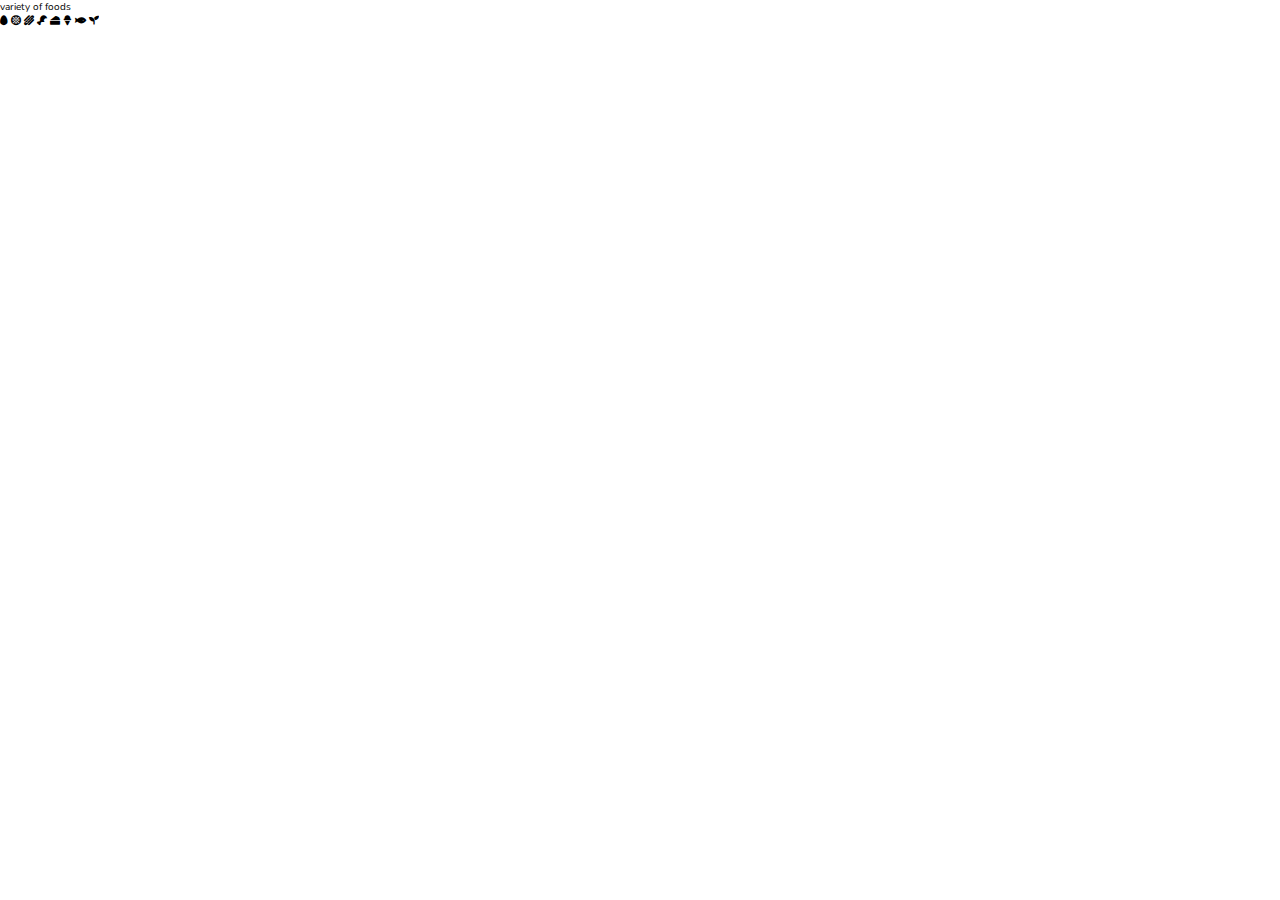
==== index.html @ 9359dbab "initialSetup" ====
<!DOCTYPE html>
<html lang="en">

<head>
    <meta charset="UTF-8">
    <meta name="viewport" content="width=device-width, initial-scale=1.0">
    <title>Foods</title>
    <link rel="stylesheet" href="style.css">
    <link rel="stylesheet" href="https://cdnjs.cloudflare.com/ajax/libs/font-awesome/5.15.1/css/all.min.css">
</head>

<body>

    <div class="container">
        <!-- section-1 starts-->
        <div class="section-1">
            <div class="section-heading">
                variety of foods
            </div>
            <div class="section-1-icons">
                <i class="fas fa-egg"></i>
                <i class="fas fa-stroopwafel"></i>
                <i class="fas fa-hotdog"></i>
                <i class="fas fa-drumstick-bite"></i>
                <i class="fas fa-cheese"></i>
                <i class="fas fa-ice-cream"></i>
                <i class="fas fa-fish"></i>
                <i class="fas fa-seedling"></i>
            </div>
        </div>
        <!-- section-1 ends -->
    </div>

    <script src="script.js"></script>
</body>

</html>
---- style.css ----
@import url('https://fonts.googleapis.com/css2?family=Nunito:wght@200;300;400;500;600;700;800;900;1000&family=Pacifico&family=Roboto:wght@300;400;500;700&family=Rubik:ital,wght@0,300;0,400;0,500;0,600;1,300;1,400;1,500&display=swap');

/**    
    common styles starts
    common styles ends

**/

*{
    margin: 0;
    padding: 0;
    box-sizing: border-box;
    text-decoration: none;
    outline: none;
    font-family: 'Nunito', sans-serif;
    font-weight: 400 ;
}

html {
    font-size: 62.5%;
}
/* common styles ends */


/* section 1 styles starts */




/* section 1 styles ends */
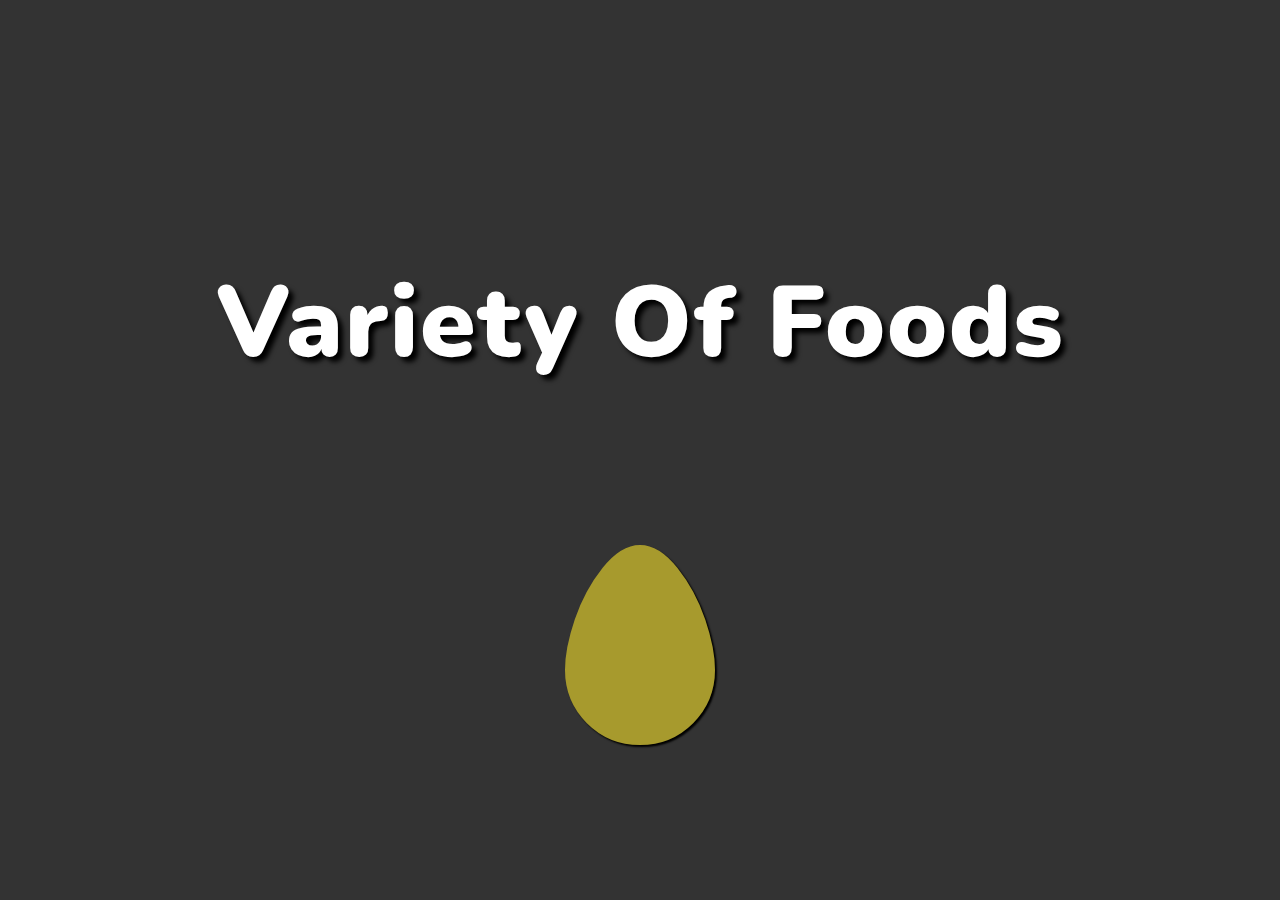
==== commit 5409fe7b: "first section animation complete" ====
--- a/index.html
+++ b/index.html
@@ -18,7 +18,7 @@
                 variety of foods
             </div>
             <div class="section-1-icons">
-                <i class="fas fa-egg"></i>
+                <i class="fas fa-egg change"></i>
                 <i class="fas fa-stroopwafel"></i>
                 <i class="fas fa-hotdog"></i>
                 <i class="fas fa-drumstick-bite"></i>
--- a/style.css
+++ b/style.css
@@ -23,8 +23,35 @@
 
 
 /* section 1 styles starts */
+.section-1{
+    width: 100%;
+    height: 100vh;
+    background: #333;
+    display: flex;
+    flex-direction: column;
+    justify-content: space-evenly ;
+    align-items: center;
+}
+.section-heading{
+    font-size: 10rem;
+    color: #fff;
+    text-transform: capitalize;
+    font-weight: 900;
+    text-shadow: .5rem .5rem .5rem #000;
+    letter-spacing: 0.2rem;
+    text-align: center;
+}
+.section-1-icons i{
+    font-size: 20rem;
+    color: #a79a2d;
+    text-shadow: .2rem .2rem .2rem #000;
+    position: absolute;
+    transform: translate(-50%,-50%) scale(0);
+}
 
-
+.section-1-icons i.change{
+    transform: translate(-50%,-50%) scale(1);
+}
 
 
 /* section 1 styles ends */
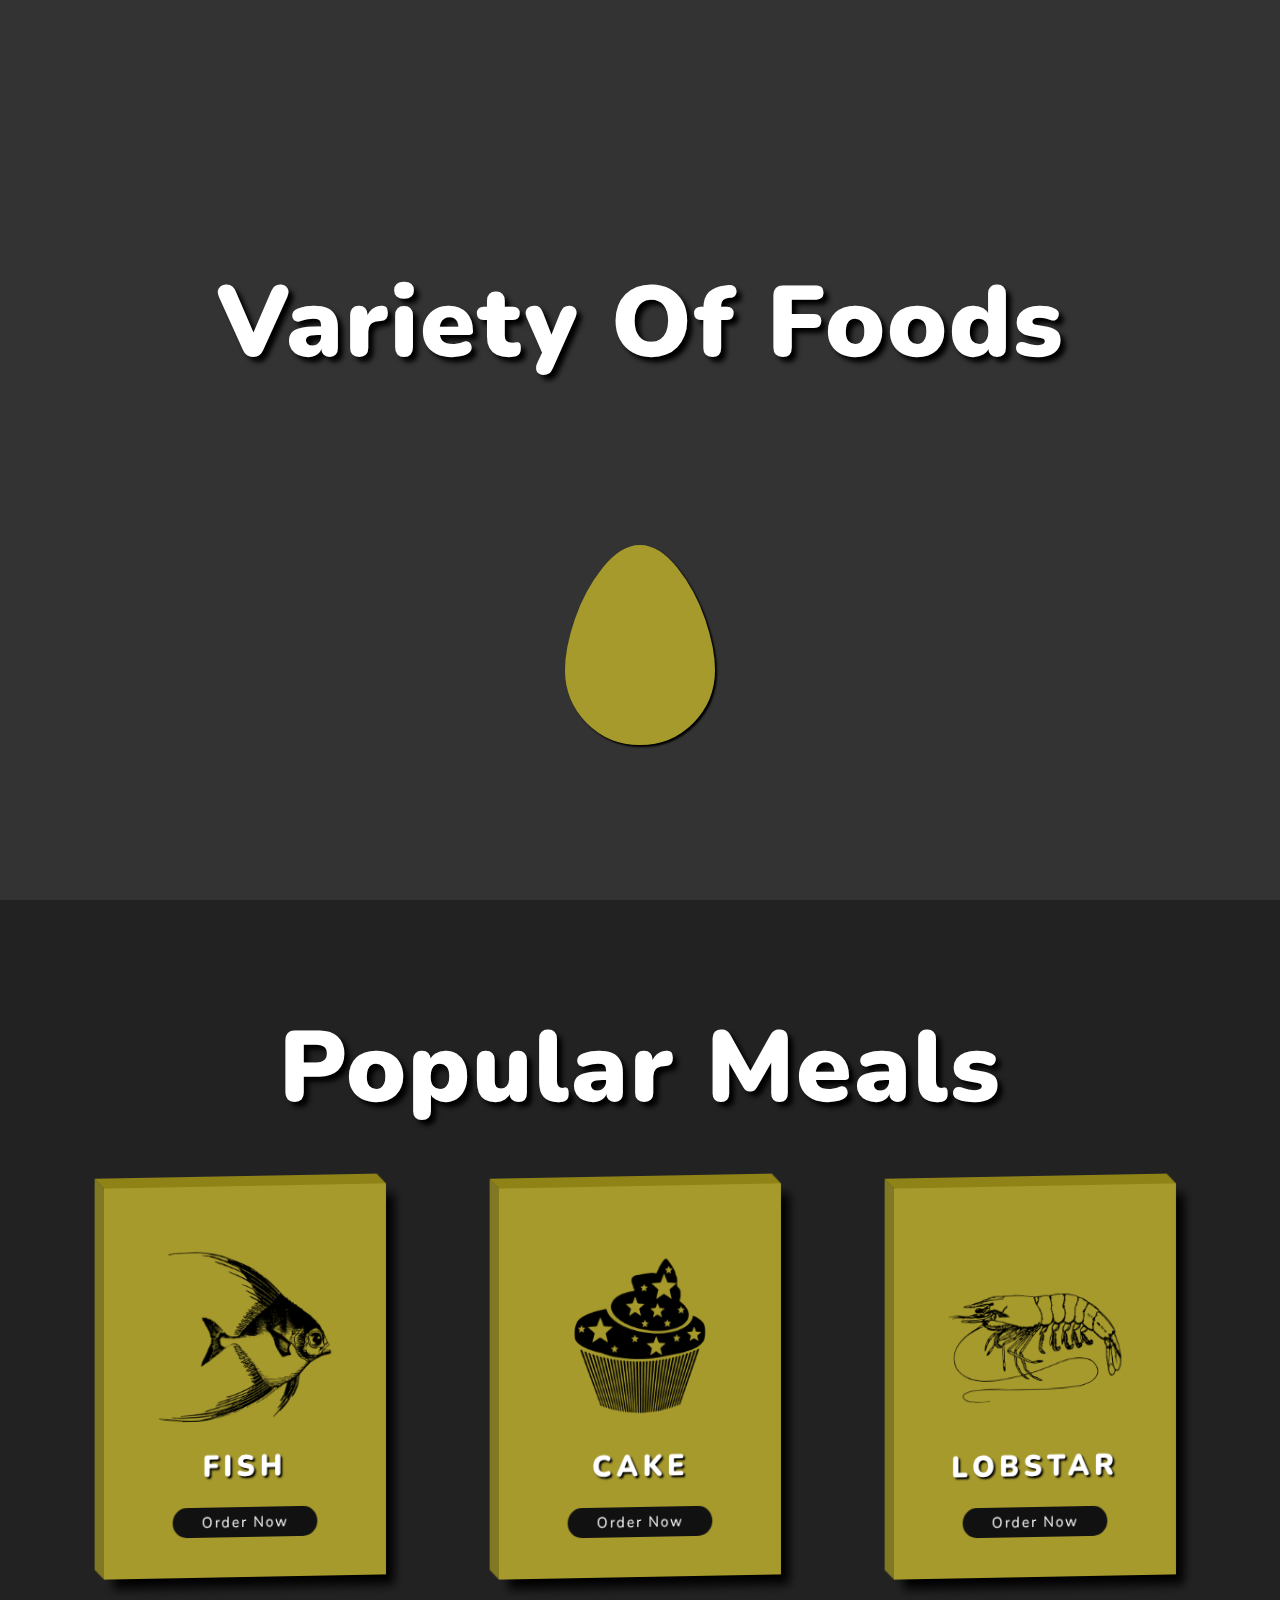
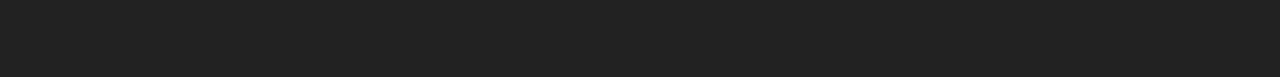
==== commit c33cff4d: "second section" ====
--- a/index.html
+++ b/index.html
@@ -29,6 +29,33 @@
             </div>
         </div>
         <!-- section-1 ends -->
+
+        <!--  section-1 starts -->
+        <section class="section-2">
+            <h1 class="section-heading">
+                Popular Meals
+            </h1>
+            <div class="card-container">
+                <div class="card">
+                    <img src="images/card-img-1.png" class="card-img" alt="">
+                    <h3 class="card-name">Fish</h3>
+                    <button class="card-btn">Order Now</button>
+                </div>
+                
+                <div class="card">
+                    <img src="images/card-img-2.png" class="card-img" alt="">
+                    <h3 class="card-name">Cake</h3>
+                    <button class="card-btn">Order Now</button>
+                </div>
+                <div class="card">
+                    <img src="images/card-img-3.png" class="card-img" alt="">
+                    <h3 class="card-name">Lobstar</h3>
+                    <button class="card-btn">Order Now</button>
+                </div>
+
+            </div>
+        </section>
+        <!--  section-1 ends -->
     </div>
 
     <script src="script.js"></script>
--- a/style.css
+++ b/style.css
@@ -19,6 +19,15 @@
 html {
     font-size: 62.5%;
 }
+.section-heading{
+    font-size: 10rem;
+    color: #fff;
+    text-transform: capitalize;
+    font-weight: 900;
+    text-shadow: .5rem .5rem .5rem #000;
+    letter-spacing: 0.2rem;
+    text-align: center;
+}
 /* common styles ends */
 
 
@@ -32,29 +41,110 @@
     justify-content: space-evenly ;
     align-items: center;
 }
-.section-heading{
-    font-size: 10rem;
-    color: #fff;
-    text-transform: capitalize;
-    font-weight: 900;
-    text-shadow: .5rem .5rem .5rem #000;
-    letter-spacing: 0.2rem;
-    text-align: center;
-}
+
 .section-1-icons i{
     font-size: 20rem;
     color: #a79a2d;
     text-shadow: .2rem .2rem .2rem #000;
     position: absolute;
     transform: translate(-50%,-50%) scale(0);
+    transition: all 0.3s;
 }
 
 .section-1-icons i.change{
     transform: translate(-50%,-50%) scale(1);
+    transition: all 0.3s 0.3s;
+
 }
+/* section 1 styles ends */
 
 
-/* section 1 styles ends */
+/* section 2 starts */
+.section-2{
+    width: 100%;
+    /* height: 100vh; */
+    background: #222;
+    display: flex;
+    flex-direction: column;
+    justify-content: space-between;
+    padding: 10rem 0;
+
+}
+.card-container{
+    display: flex;
+    justify-content: space-evenly;
+
+}
+.card{
+    margin-top: 5rem;
+    width: 30rem;
+    background-color: #a79a2d;
+    display: flex;
+    flex-direction: column;
+    padding: 4rem;
+    justify-content: space-between;
+    align-items: center;
+    box-shadow: 1rem 1rem 1rem #000;
+    position: relative;
+    transform: rotateY(20deg)  skewY(-1deg);
+    transition: all 0.4s;
+}
+.card:hover{
+    transform: translateY(-2rem) rotateY(20deg) skewY(-2deg);
+    box-shadow: 2rem 2rem 2rem #000;
+}
+.card::before{
+    content: '';
+    width: 10px;
+    height: 100%;
+    background: #817824;
+    position: absolute;
+    top: 0;
+    left: -1rem;
+    transform: skewY(45deg);
+    transform-origin: right;
+
+}
+.card::after{
+    content: '';
+    width: 100%;
+    height: 1rem;
+    background: #8f8317;
+    position: absolute;
+    top: -1rem;
+    left: 0;
+    transform: skewX(45deg);
+    transform-origin: bottom;
+
+}
+.card-img{
+    width: 100%;
+}
+.card-name{
+    font-size: 3rem;
+    font-weight: 900;
+    text-transform: uppercase;
+    letter-spacing: 0.5rem;
+    color: #fff;
+    text-shadow: 0.2rem 0.2rem 0.2rem #000;
+}
+.card-btn{
+    width: 70%;
+    background-color: #111;
+    color: #fff;
+    /* padding: ; */
+    border-radius: 5rem;
+    font-size: 1.5rem;
+    margin-top: 2rem;
+    padding: 0.5rem;
+    letter-spacing: .2rem;
+    text-transform: capitalize;
+    border: none;
+    cursor: pointer;
+    box-shadow: -.2rem -.2rem -.2rem #000;
+
+}
+/* section 2 ends */
 
 
 
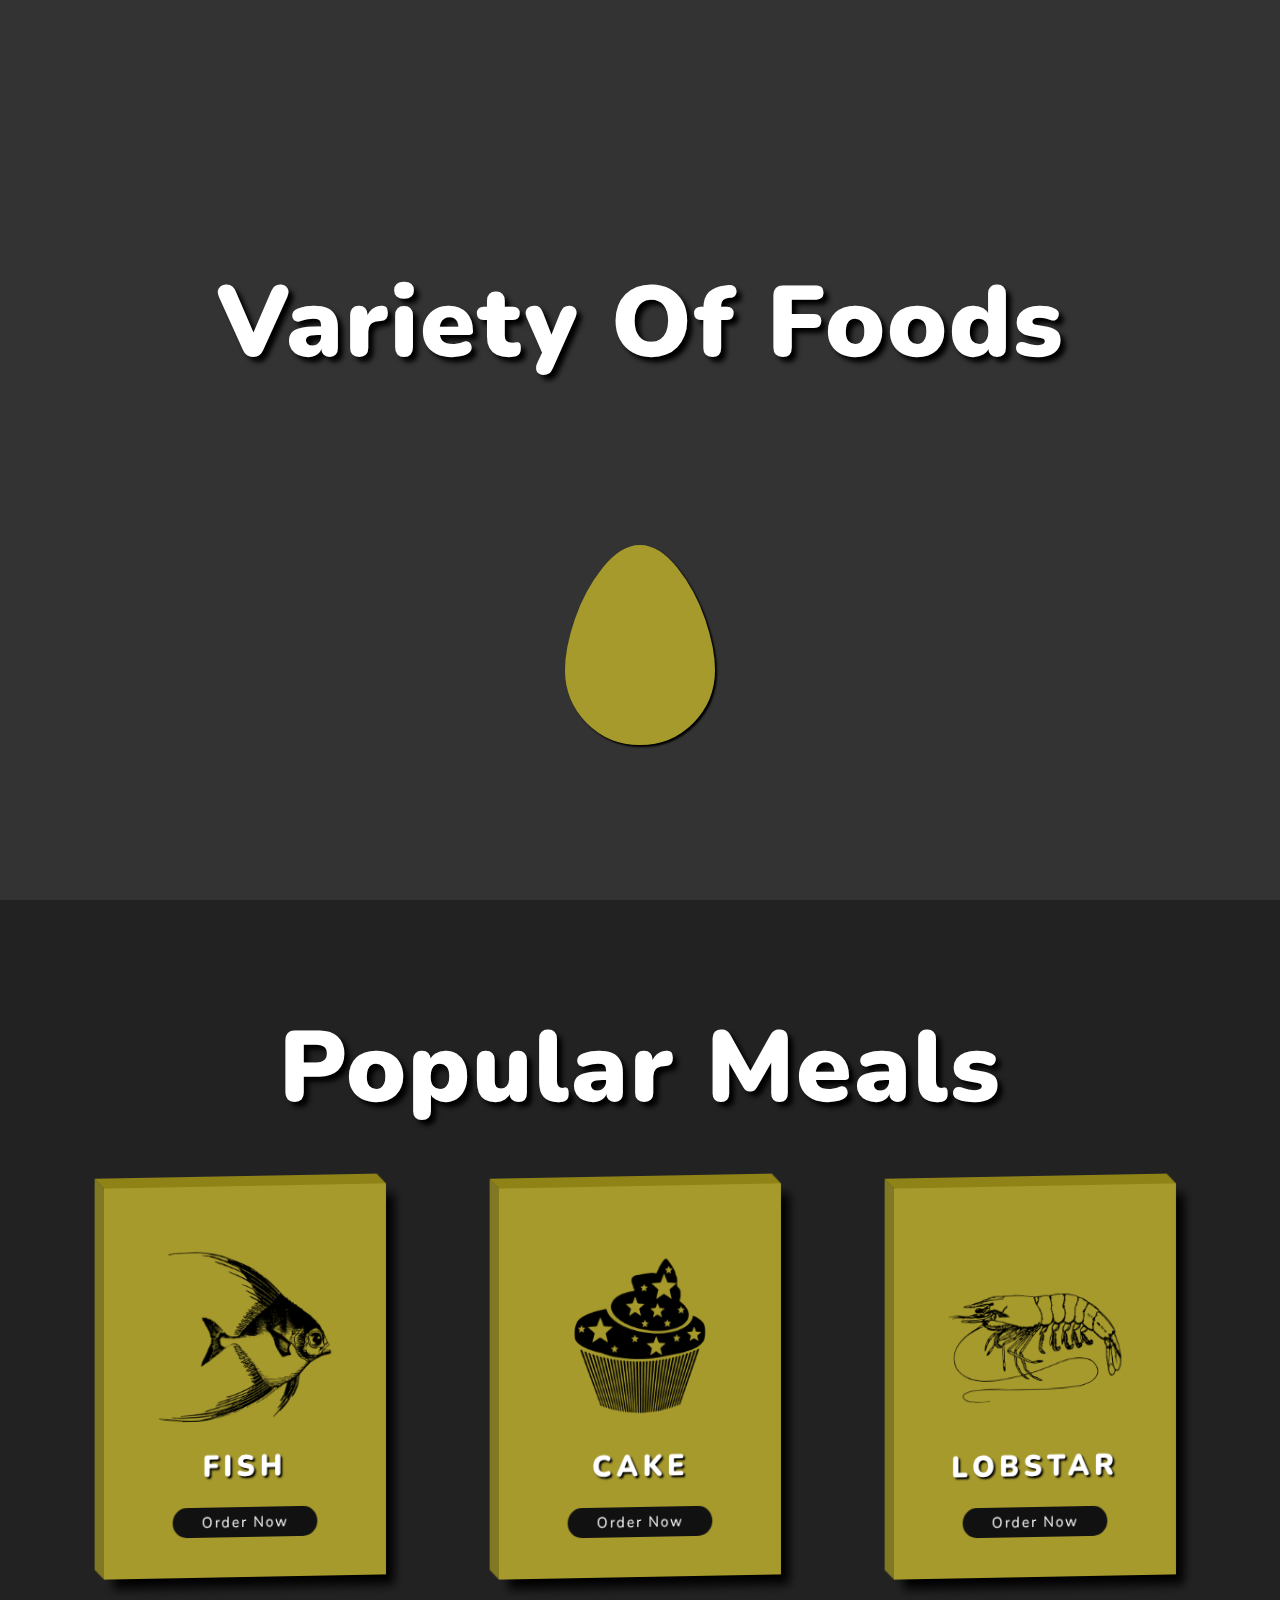
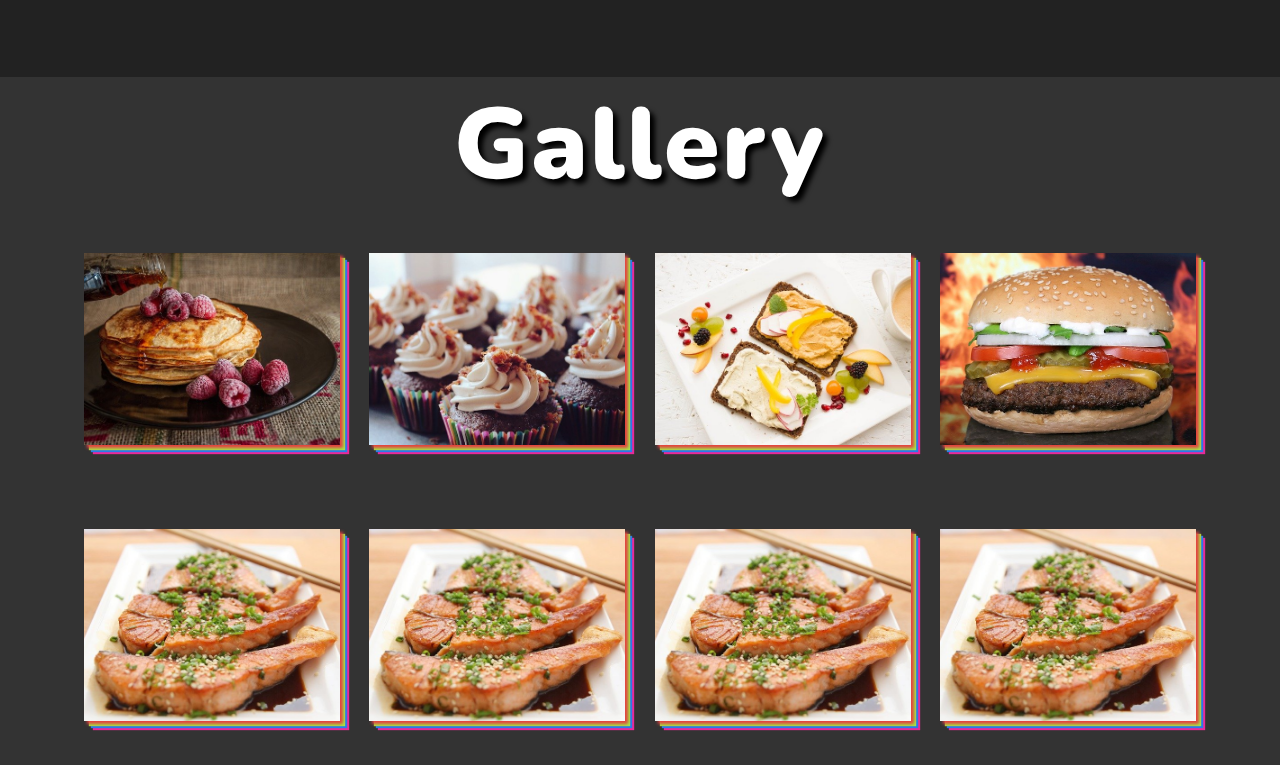
==== commit 83a162c2: "gallery-section" ====
--- a/index.html
+++ b/index.html
@@ -41,7 +41,7 @@
                     <h3 class="card-name">Fish</h3>
                     <button class="card-btn">Order Now</button>
                 </div>
-                
+
                 <div class="card">
                     <img src="images/card-img-2.png" class="card-img" alt="">
                     <h3 class="card-name">Cake</h3>
@@ -56,6 +56,57 @@
             </div>
         </section>
         <!--  section-1 ends -->
+        <!-- section-3 starts -->
+        <section class="section-3">
+            <h1 class="section-heading">Gallery</h1>
+            <div class="gallery">
+                <a href="#" class="gallery-link" title="Order Now">
+                    <img src="images/gallery-img-1.jpg" alt="" class="food-img">
+                    <h3 class="food-name">Pancakes</h3>
+                    <p class="food-discription">Lorem ipsum dolor sit amet consectetur adipisicing elit. Repellendus doloribus rerum cumque, voluptatum porro sequi.</p>
+                </a>
+                
+                <a href="#" class="gallery-link" title="Order Now">
+                    <img src="images/gallery-img-2.jpg" alt="" class="food-img">
+                    <h3 class="food-name">Cupcakes</h3>
+                    <p class="food-discription">Lorem ipsum dolor sit amet consectetur adipisicing elit. Repellendus doloribus rerum cumque, voluptatum porro sequi.</p>
+                </a>
+                <a href="#" class="gallery-link" title="Order Now">
+                    <img src="images/gallery-img-3.jpg" alt="" class="food-img">
+                    <h3 class="food-name">Hummas</h3>
+                    <p class="food-discription">Lorem ipsum dolor sit amet consectetur adipisicing elit. Repellendus doloribus rerum cumque, voluptatum porro sequi.</p>
+                </a>
+                <a href="#" class="gallery-link" title="Order Now">
+                    <img src="images/gallery-img-4.jpg" alt="" class="food-img">
+                    <h3 class="food-name">Food Burger</h3>
+                    <p class="food-discription">Lorem ipsum dolor sit amet consectetur adipisicing elit. Repellendus doloribus rerum cumque, voluptatum porro sequi.</p>
+                </a>
+                <a href="#" class="gallery-link" title="Order Now">
+                    <img src="images/gallery-img-5.jpg" alt="" class="food-img">
+                    <h3 class="food-name">Salmon</h3>
+                    <p class="food-discription">Lorem ipsum dolor sit amet consectetur adipisicing elit. Repellendus doloribus rerum cumque, voluptatum porro sequi.</p>
+                </a>
+                <a href="#" class="gallery-link" title="Order Now">
+                    <img src="images/gallery-img-5.jpg" alt="" class="food-img">
+                    <h3 class="food-name">Salmon</h3>
+                    <p class="food-discription">Lorem ipsum dolor sit amet consectetur adipisicing elit. Repellendus doloribus rerum cumque, voluptatum porro sequi.</p>
+                </a>
+                
+                <a href="#" class="gallery-link" title="Order Now">
+                    <img src="images/gallery-img-5.jpg" alt="" class="food-img">
+                    <h3 class="food-name">Salmon</h3>
+                    <p class="food-discription">Lorem ipsum dolor sit amet consectetur adipisicing elit. Repellendus doloribus rerum cumque, voluptatum porro sequi.</p>
+                </a>
+                <a href="#" class="gallery-link" title="Order Now">
+                    <img src="images/gallery-img-5.jpg" alt="" class="food-img">
+                    <h3 class="food-name">Salmon</h3>
+                    <p class="food-discription">Lorem ipsum dolor sit amet consectetur adipisicing elit. Repellendus doloribus rerum cumque, voluptatum porro sequi.</p>
+                </a>
+
+
+            </div>
+        </section>
+        <!-- section-3 ends -->
     </div>
 
     <script src="script.js"></script>
--- a/style.css
+++ b/style.css
@@ -146,13 +146,111 @@
 }
 /* section 2 ends */
 
-
-
-
-
-
-
-
-
-
-
+/* section 3 starts */
+.section-3{
+    background: #333;
+}
+.gallery{
+    width: 90%;
+    margin: auto;
+    display: flex;
+    flex-wrap: wrap;
+    justify-content: space-evenly;
+    /* margin-top: 10rem; */
+
+    
+}
+.gallery-link::before{
+    content: '';
+    position: absolute;
+    width: .1rem;
+    height: 0;
+    background-color: #fff;
+    top: 2vw;
+    left: 80%;
+    transition: all 0.5s;
+    z-index: 10;
+}
+.gallery-link::after{
+    content: '';
+    position: absolute;
+    width: 0;
+    height: .1rem;
+    background-color: #fff;
+    top: 4.5vw;
+    left: 1rem;
+    transition: all 0.5s;
+}
+.gallery-link{
+    position: relative;
+    margin: 4rem 1rem;
+}
+.food-name{
+    position: absolute;
+    top: 3rem;
+    left: 3rem;
+    font-size: 2rem;
+    font-weight: 700;
+    text-transform: uppercase;
+    letter-spacing: 0.1rem;
+    color: #fff;
+    width: 0;
+    overflow: hidden;
+    transition: all .9s;
+
+}
+.food-discription{
+    position: absolute;
+    bottom: 5vw;
+    left: 2rem;
+    width: 70%;
+    font-size: 1rem;
+    font-weight: 600;
+    letter-spacing: .1rem;
+    text-transform: uppercase;
+    color: #fff;
+    opacity: 0;
+    transition: all 0.3s;
+
+}
+.gallery-link:hover::before{
+    height: 80%;
+}
+.gallery-link:hover::after{
+    width: 90%;
+}
+.gallery-link:hover .food-name{
+    width: 100%;
+    transition: all .9s .3s;
+}
+.gallery-link:hover .food-discription{
+    opacity: 1;
+    visibility: visible;
+    transition: all 1s 0.6s;
+}
+.gallery-link:hover .food-img{
+    box-shadow: 1rem 1rem .1rem #e34040, 2rem 2rem .1rem #a2e946, 3rem 3rem .1rem #297ce9, 4rem 4rem 4rem #e92999;
+    filter: blur(0.4rem);
+    opacity: .5;
+    transform: scale(1.1);
+}
+.food-img{
+    width: 20vw;
+    height: 15vw;
+    object-fit: cover;
+    transition: all 0.5s;
+    box-shadow: .3rem .3rem .3rem #e34040, 0.5rem .5rem .1rem #a2e946, .7rem .7rem .1rem #297ce9, .9rem .9rem .1rem #e92999
+    
+}
+/* section 3 ends */
+
+
+
+
+
+
+
+
+
+
+
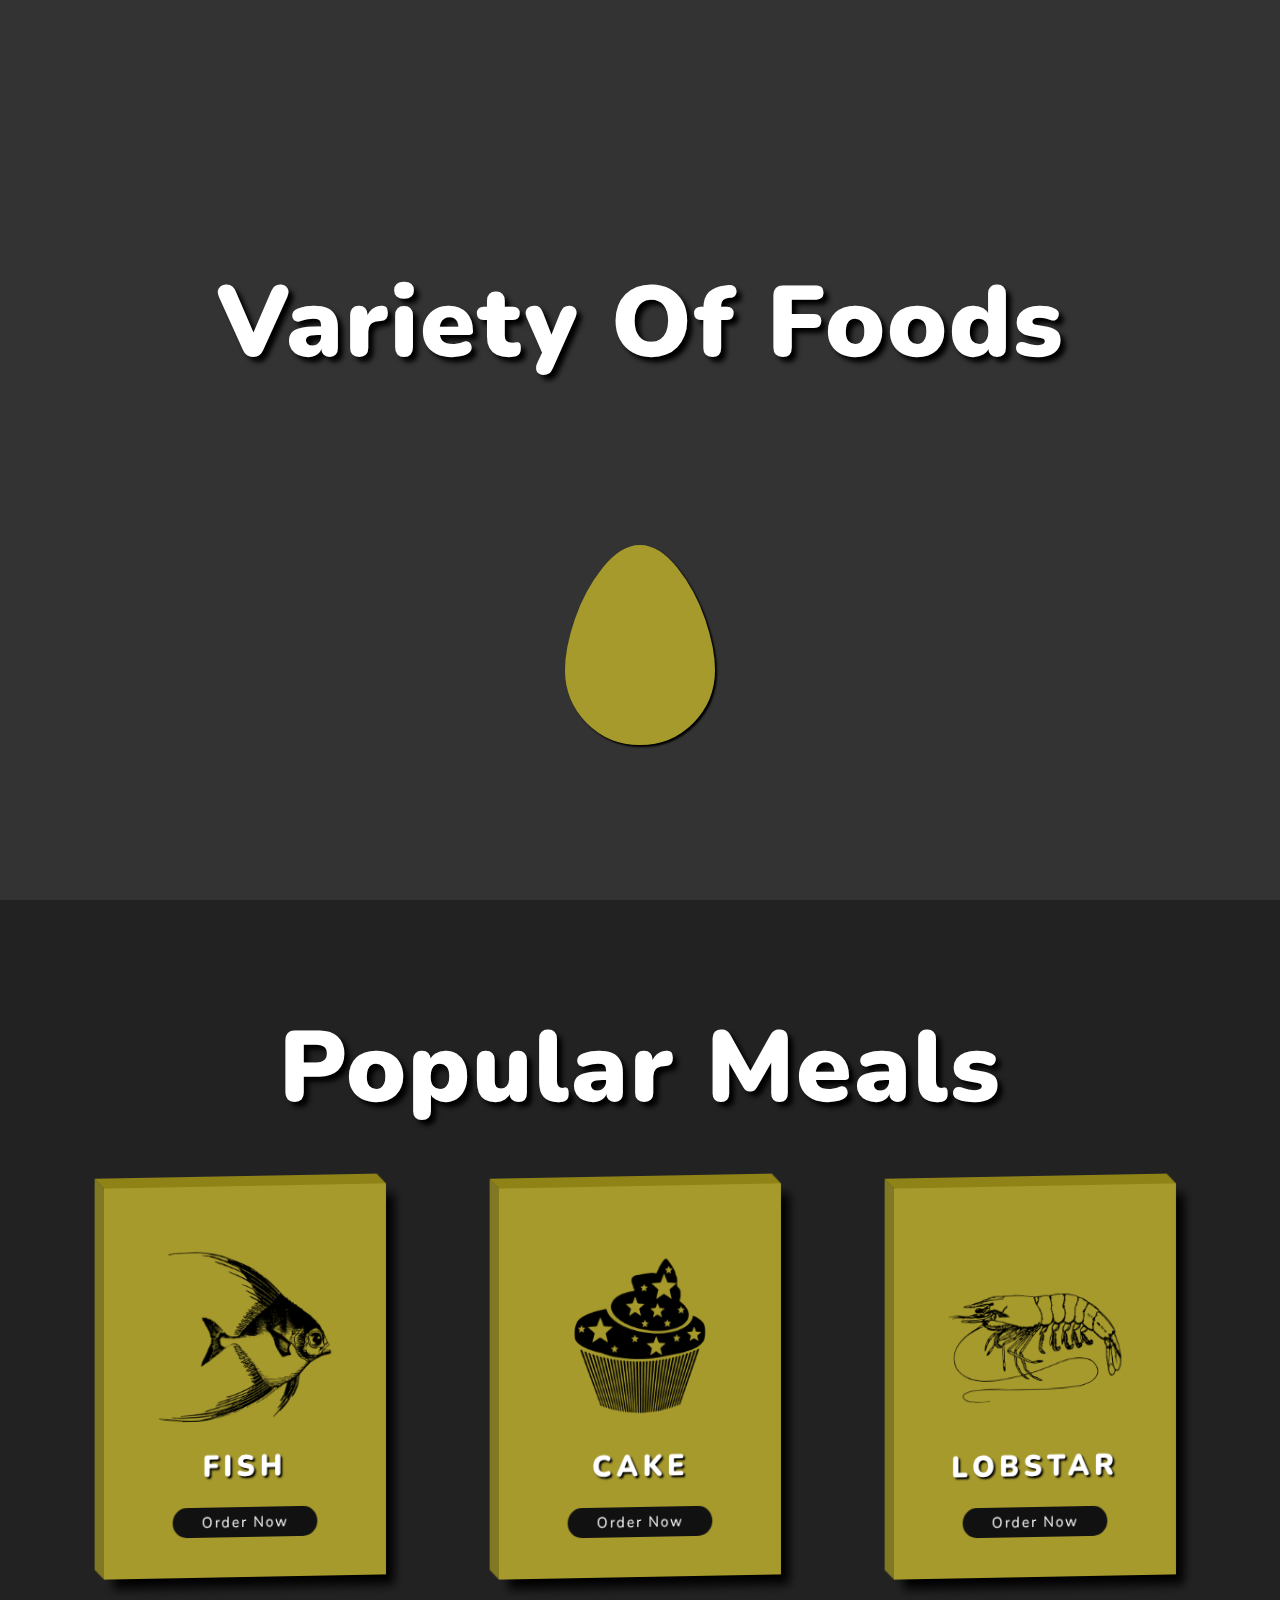
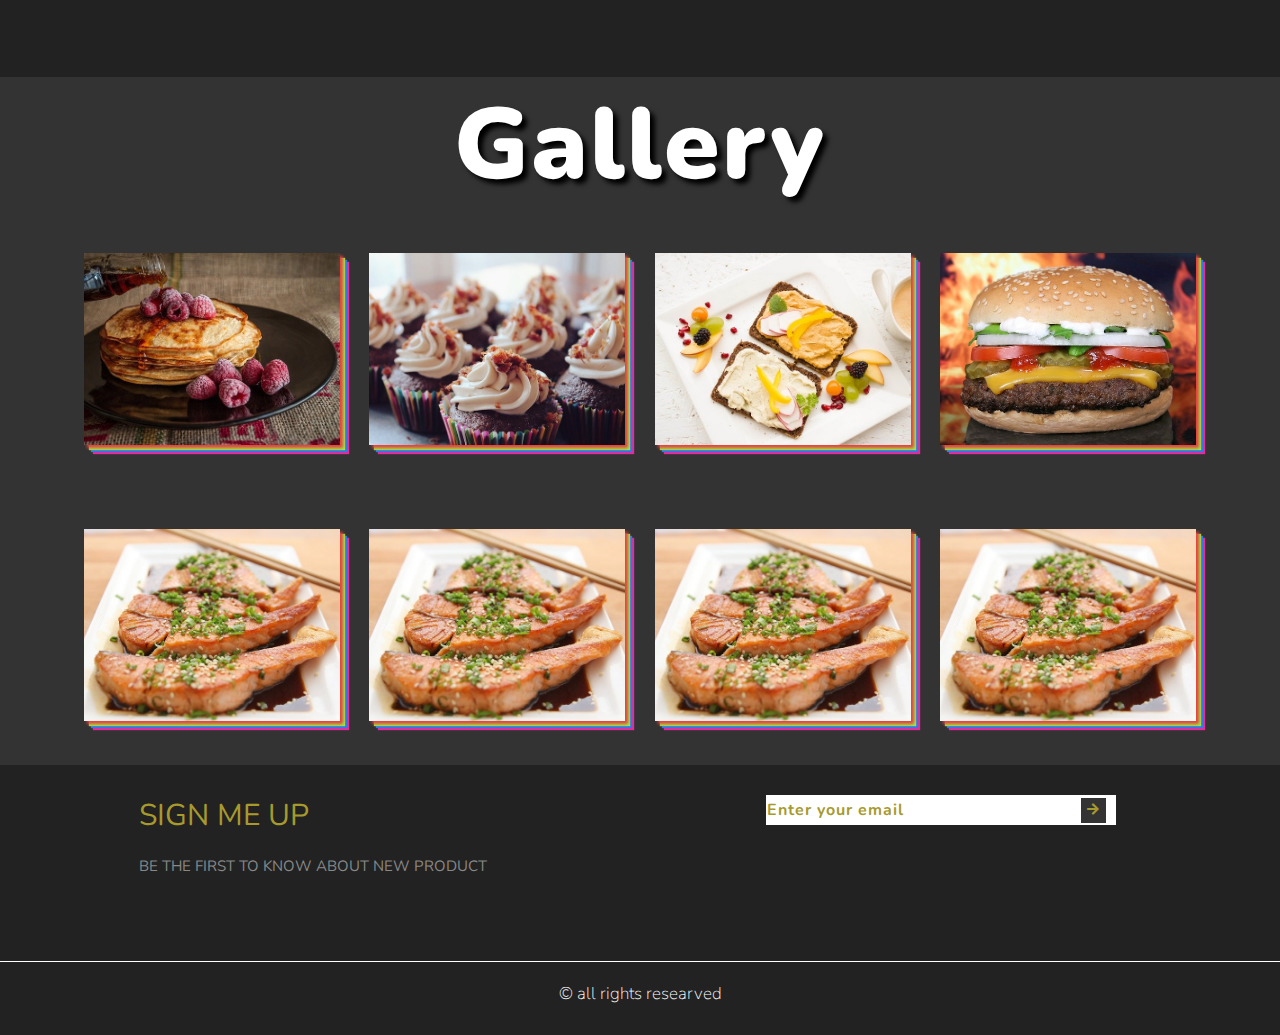
==== commit 597947ad: "footer-section" ====
--- a/index.html
+++ b/index.html
@@ -107,6 +107,27 @@
             </div>
         </section>
         <!-- section-3 ends -->
+        <!-- section-4 starts -->
+        <section class="section-4">
+            <div class="section-4-text">
+                <h2 class="section-4-heading">
+                    Sign Me Up
+                </h2>
+                <p class="section-4-paragraph">
+                    Be the First to know about new product
+                </p>
+            </div>
+            <form class="signup-form">
+                <input type="email" class="signup-form-input" placeholder="Enter your email">
+                <button type="submit" class="signup-btn">
+                    <i class="fas fa-arrow-right"></i>
+                </button>
+            </form>
+            <p class="copyright">
+                &copy; all rights researved
+            </p>
+        </section>
+        <!-- section-4 ends -->
     </div>
 
     <script src="script.js"></script>
--- a/style.css
+++ b/style.css
@@ -244,13 +244,90 @@
 }
 /* section 3 ends */
 
-
-
-
-
-
-
-
-
-
-
+/* section 4 starts */
+.section-4{
+    width: 100%;
+    height: 30vh;
+    background: #222;
+    display: flex;
+    justify-content: space-around;
+    padding: 3rem 0;
+    position: relative;
+    align-items: flex-start;
+}
+
+.copyright{
+    position: absolute;
+    bottom: 3rem;
+
+}
+.section-4-text{
+    text-transform: uppercase;
+    margin-bottom: 2rem;
+
+}
+.section-4-heading{
+    font-size: 3rem;
+    color: #a79a2d;
+}
+.section-4-paragraph{
+    font-size: 1.5rem;
+    color: #888;
+    margin-top: 2rem;
+}
+.signup-form{
+    display: flex;
+    align-items: center;
+
+}
+.signup-form-input{
+    width: 35rem;
+    height:3rem;
+    padding: .1rem;
+    border: .2rem solid #a79a2d;
+    border: none;
+    outline: none;
+    font-size: 1.6rem;
+    font-weight: 700;
+    letter-spacing: .1rem;
+    color: #a79a2d;
+}
+.signup-form-input::placeholder{
+    color: #a79a2d;
+}
+.signup-btn{
+    position: relative;
+    left: -3.5rem;
+    width: 2.5rem;
+    height: 2.5rem;
+    background: #333;
+    color: #a79a2d;
+    border: none;
+    outline: none;
+}
+.copyright{
+    position: absolute;
+    bottom: 3rem;
+    font-size: 1.7rem;
+    font-weight: 200;
+    color: #fff;
+    border-top: .1rem solid #fff;
+    padding-top: 2rem;
+    width: 100%;
+    text-align: center;
+
+}
+/* section 4 ends */
+
+
+
+
+
+
+
+
+
+
+
+
+
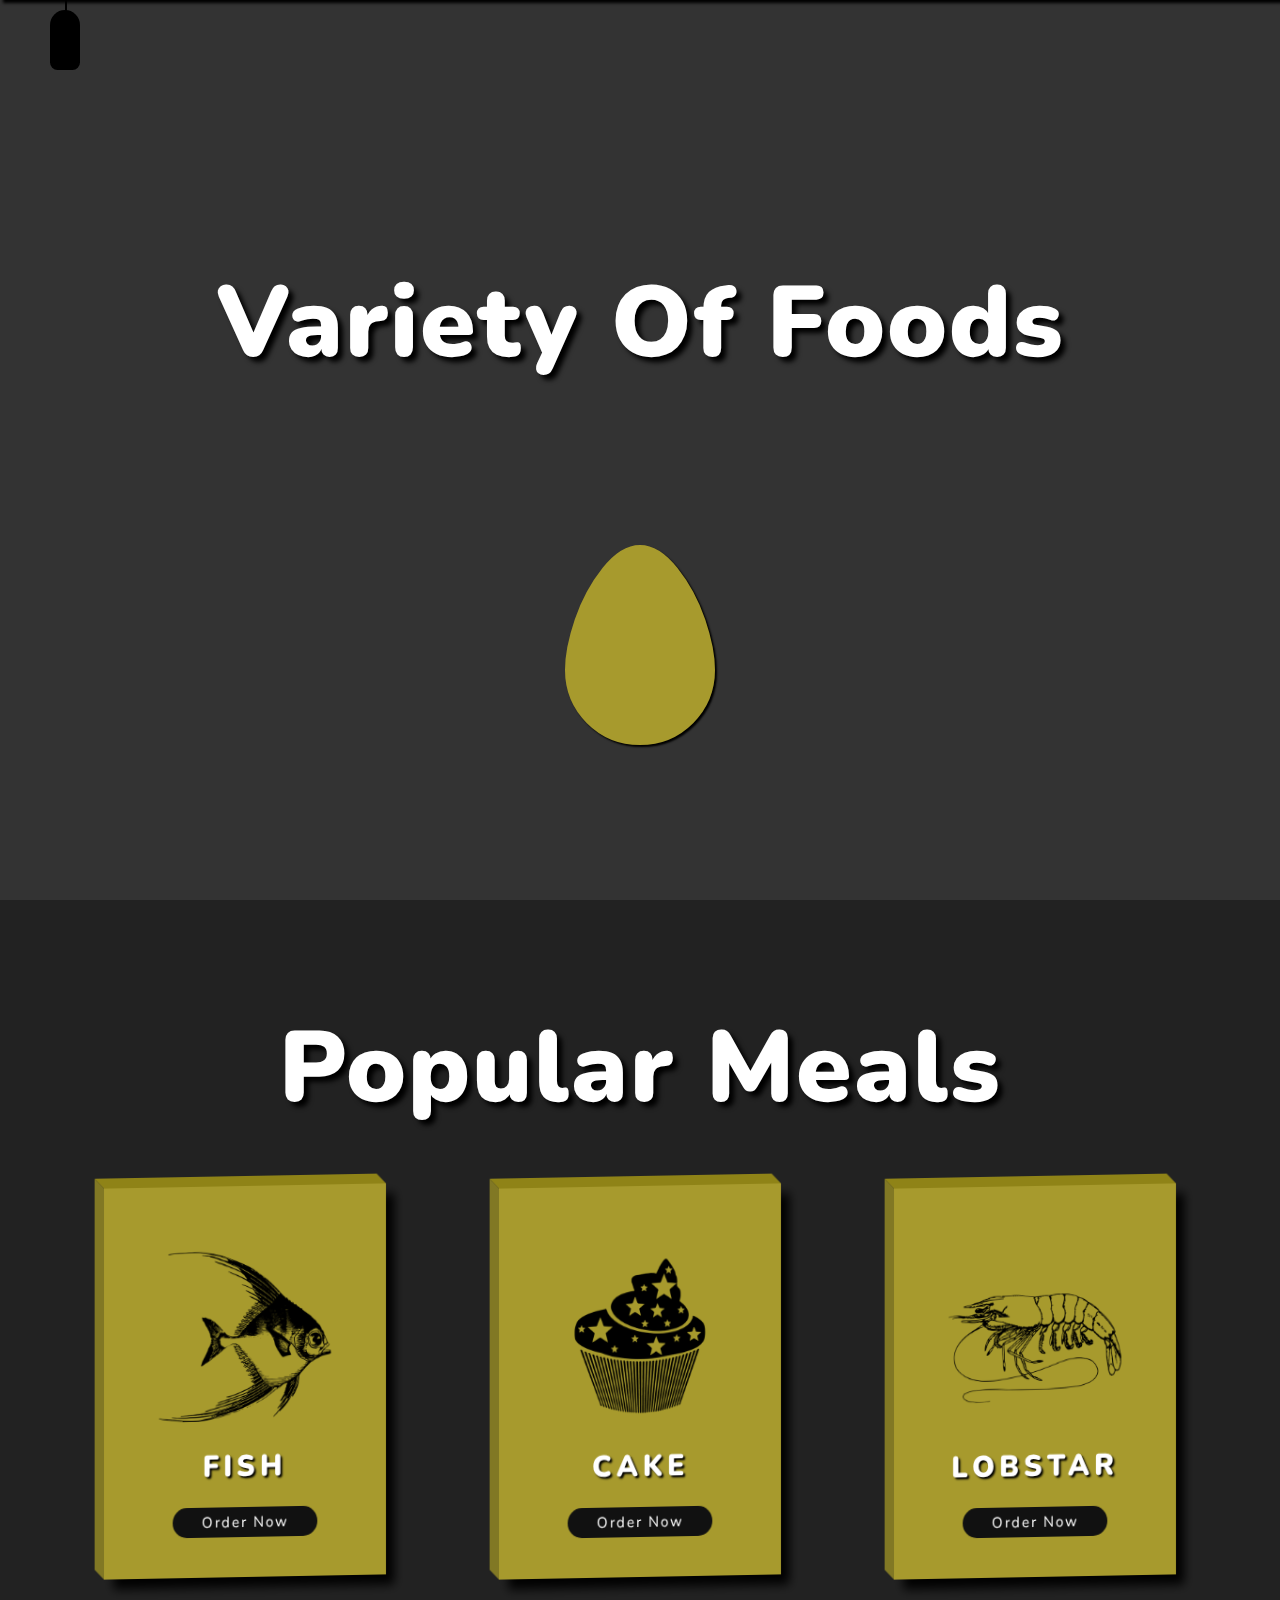
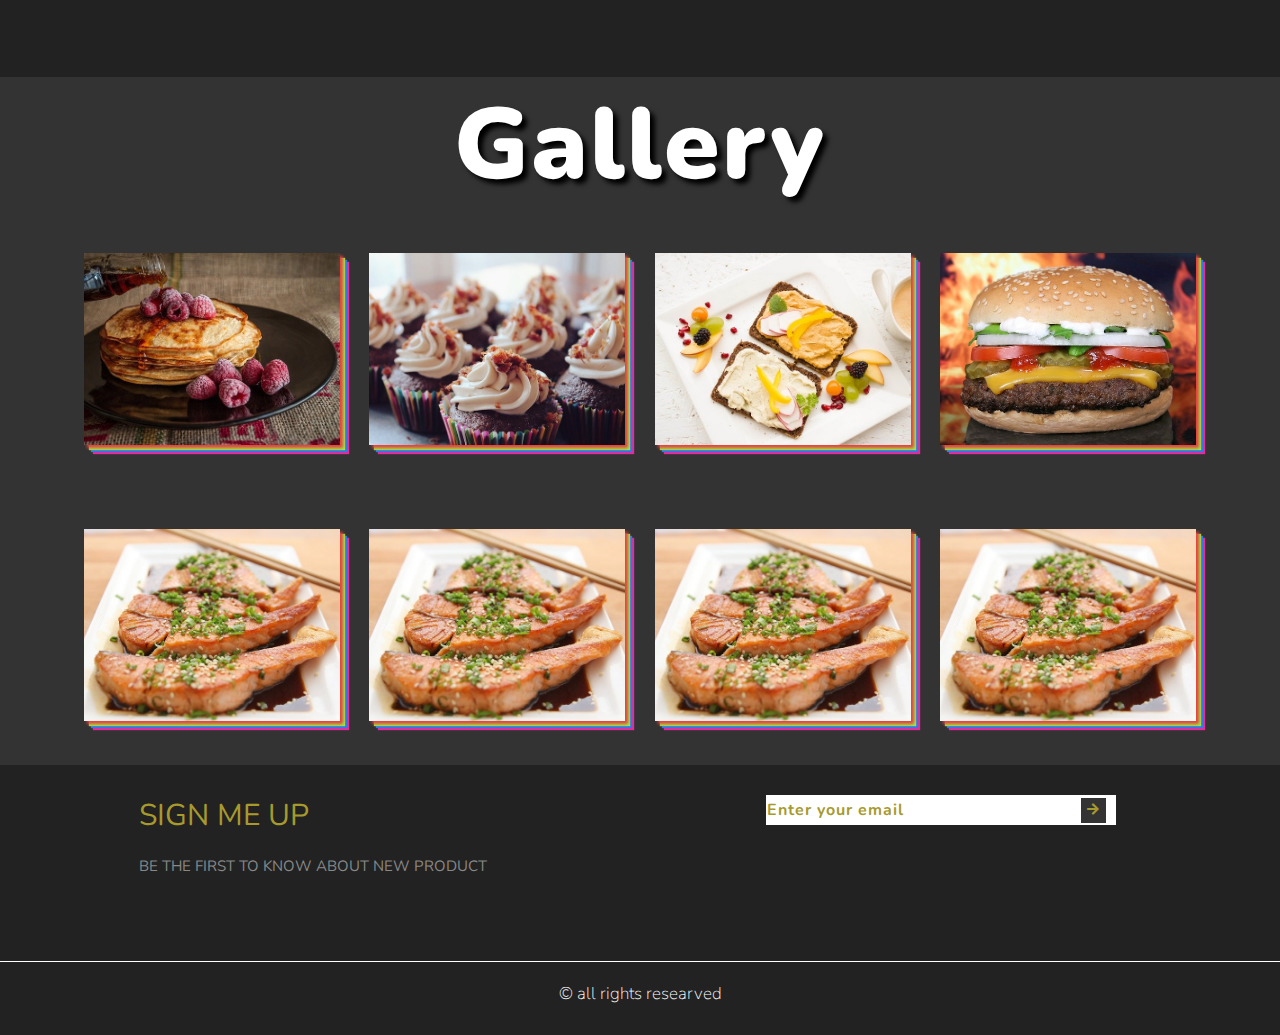
==== commit 6799d743: "create a navbar with functional menu icon" ====
--- a/index.html
+++ b/index.html
@@ -11,6 +11,33 @@
 
 <body>
 
+    <!-- Navbar starts -->
+    <nav class="navbar target">
+        <a href="#" class="navbar-link">
+            <i class="fas fa-home"></i>
+            <span>Home</span>
+        </a>
+        
+        <a href="#" class="navbar-link">
+            <i class="fas fa-utensils"></i>
+            <span>Meals</span>
+        </a>
+        <a href="#" class="navbar-link">
+            <i class="fas fa-hamburger"></i>
+            <span>Burger</span>
+        </a>
+        <a href="#" class="navbar-link">
+            <i class="fas fa-pizza-slice"></i>
+            <span>Pizza</span>
+        </a>
+        <a href="#" class="navbar-link">
+            <i class="fas fa-blender-phone"></i>
+            <span>Phone</span>
+        </a>
+
+    </nav>
+    <div class="menu target"></div>
+    <!-- Navbar ends -->
     <div class="container">
         <!-- section-1 starts-->
         <div class="section-1">
--- a/style.css
+++ b/style.css
@@ -30,6 +30,77 @@
 }
 /* common styles ends */
 
+/* navigation section starts */
+ .navbar{
+    width: 100%;
+    height: 14rem;
+    background-color: #000;
+    position: fixed;
+    top: -14rem;
+    z-index: 99;
+    display: flex;
+    align-items: center;
+    justify-content: center;
+    box-shadow: .3rem .3rem .3rem #000;
+    /* display: none; */
+    transition: all 0.5s;
+
+ }
+ .navbar.change{
+    top: 0;
+ }
+.navbar-link{
+    color: #aaa;
+    text-decoration: none;
+    margin: 0 4rem;
+    display: flex;
+    flex-direction: column;
+    justify-content: center;
+    align-items: center;
+    transition: all 0.5s;
+}
+.navbar-link:hover{
+    color: #fff;
+}
+
+.navbar-link i{
+    font-size: 7rem;
+}
+.navbar-link span{
+    font-size: 2.5rem;
+    font-weight: 900;
+    letter-spacing: .5rem;
+    margin-top: .5rem;
+}
+
+/* menu icon style */
+.menu{
+    width: 3rem;
+    height: 6rem;
+    background: #000;
+    position: fixed;
+    top: 1rem;
+    left: 5rem;
+    border-radius: 30rem 30rem 15rem 15rem;
+    box-shadow: .1rem .1rem .1rem #000,-.1rem -1rem -1rem #000;
+    transition: all 0.5s;
+
+}
+/* navbar menu functional class */
+.menu.change{
+    top: 15rem;
+
+}
+.menu::before{
+    content: '';
+    width: .2rem;
+    height: 20rem;
+    background: #000;
+    position: absolute;
+    top: -15.5rem;
+    left: 1.5rem;
+}
+/* navigation section  ends */
 
 /* section 1 styles starts */
 .section-1{
